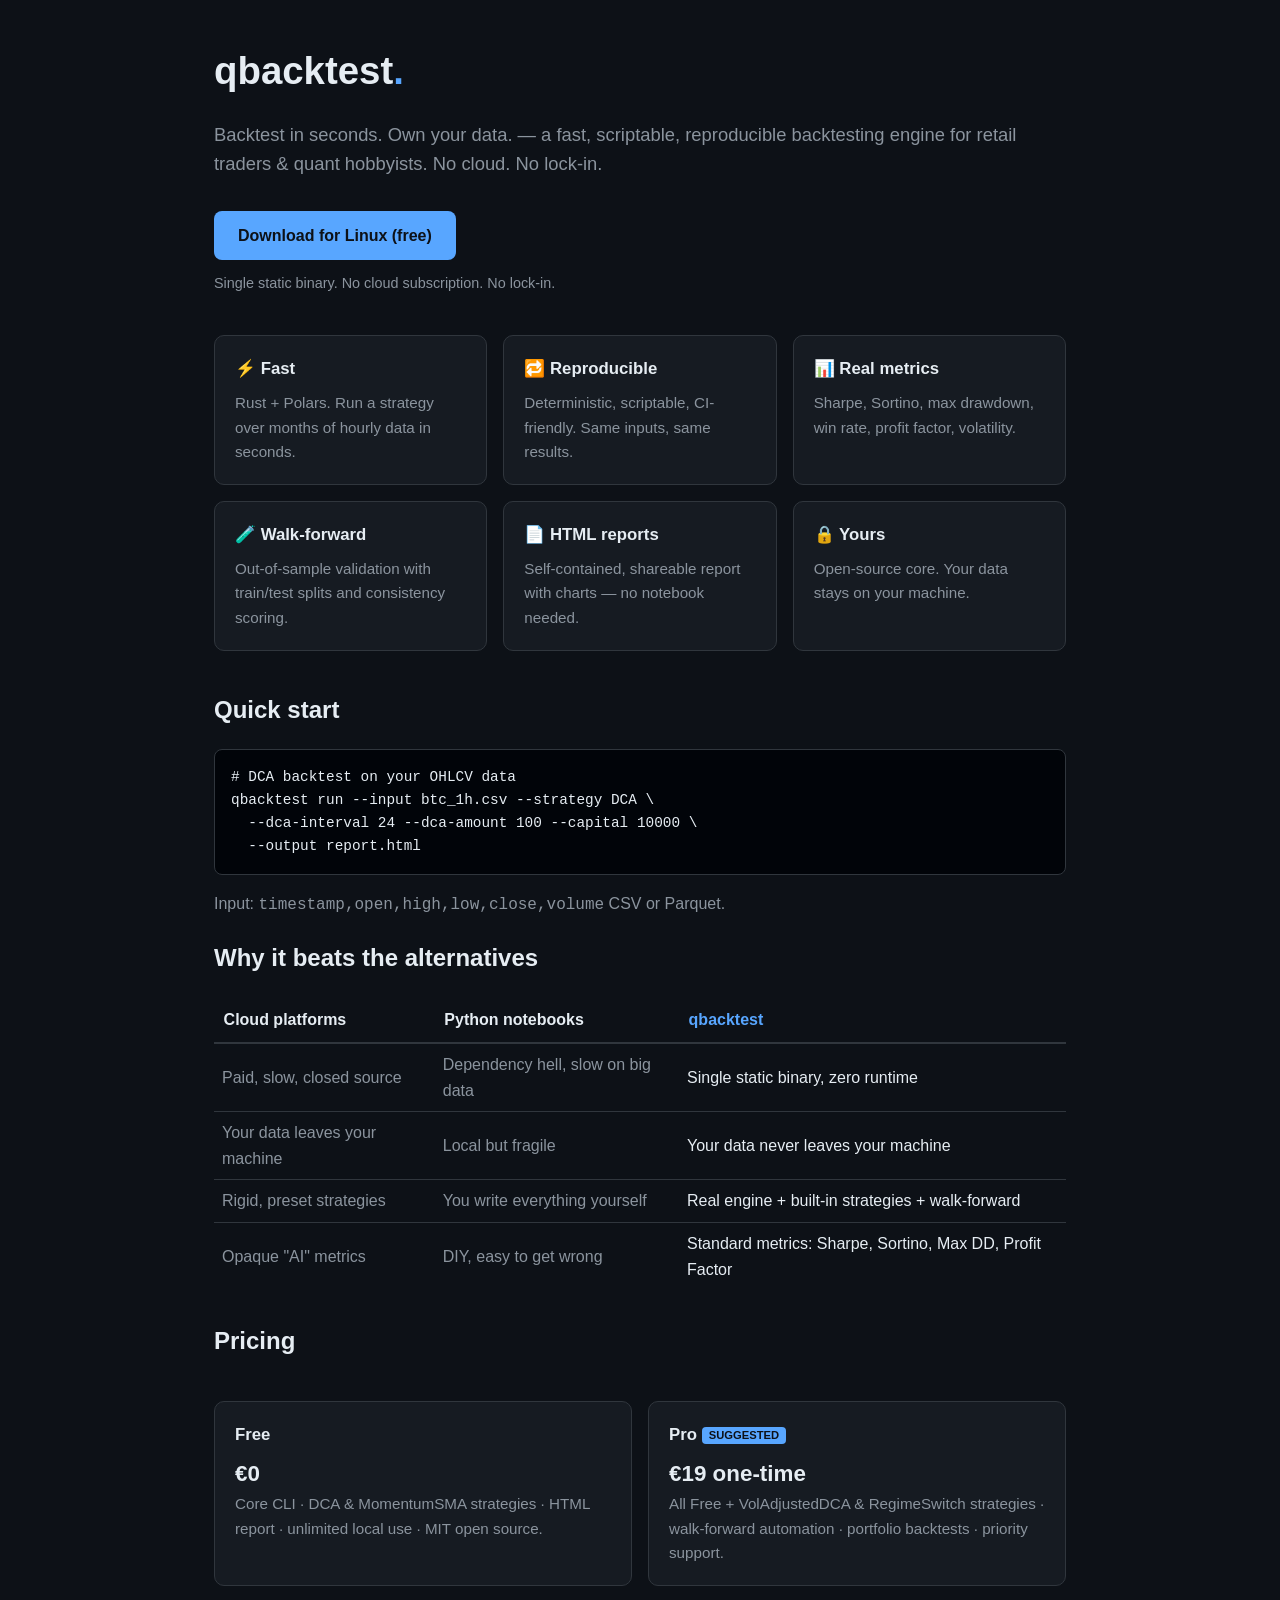
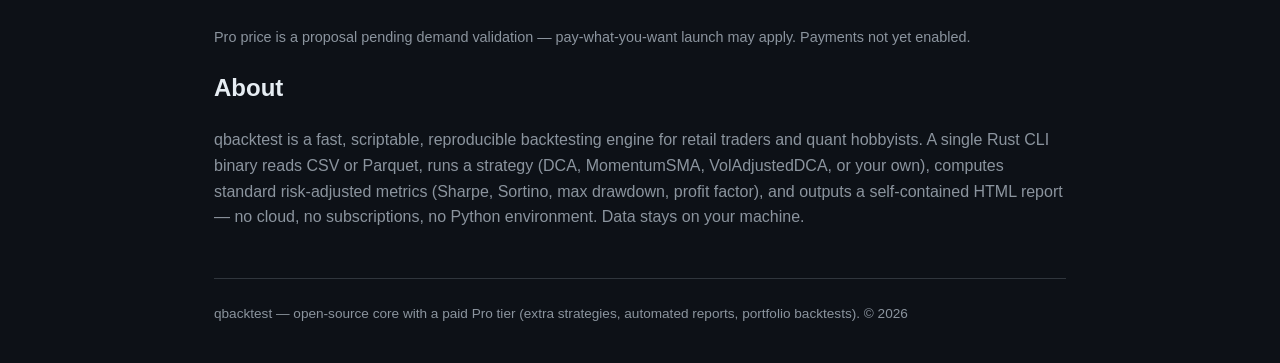
==== docs/index.html @ e39b945f "Add GitHub Pages deploy workflow for landing page - pages.yml: deploy docs/ (index.html = landing pa" ====
<!DOCTYPE html>
<html lang="en">
<head>
<meta charset="UTF-8">
<meta name="viewport" content="width=device-width, initial-scale=1.0">
<title>qbacktest — Fast, scriptable backtesting</title>
<style>
  :root { --bg:#0d1117; --fg:#e6edf3; --muted:#8b949e; --accent:#58a6ff; --card:#161b22; --border:#30363d; }
  * { box-sizing:border-box; }
  body { margin:0; background:var(--bg); color:var(--fg); font-family:-apple-system,BlinkMacSystemFont,"Segoe UI",Roboto,Helvetica,Arial,sans-serif; line-height:1.6; }
  .wrap { max-width:900px; margin:0 auto; padding:2.5rem 1.5rem; }
  h1 { font-size:2.4rem; margin:0 0 .5rem; }
  h1 span { color:var(--accent); }
  .sub { color:var(--muted); font-size:1.15rem; margin-bottom:2rem; }
  .cta { background:var(--accent); color:#0d1117; font-weight:700; padding:.75rem 1.5rem; border-radius:8px; text-decoration:none; display:inline-block; }
  .cta:hover { opacity:.9; }
  .cards { display:grid; grid-template-columns:repeat(auto-fit,minmax(220px,1fr)); gap:1rem; margin:2.5rem 0; }
  .card { background:var(--card); border:1px solid var(--border); border-radius:10px; padding:1.25rem; }
  .card h3 { margin:0 0 .5rem; font-size:1.05rem; }
  .card p { color:var(--muted); margin:0; font-size:.95rem; }
  pre { background:#010409; border:1px solid var(--border); border-radius:8px; padding:1rem; overflow-x:auto; font-size:.9rem; }
  code { font-family:ui-monospace,SFMono-Regular,Menlo,Consolas,monospace; }
  .footer { color:var(--muted); font-size:.85rem; margin-top:3rem; border-top:1px solid var(--border); padding-top:1.5rem; }
</style>
</head>
<body>
<div class="wrap">
  <h1>qbacktest<span>.</span></h1>
  <p class="sub">Backtest in seconds. Own your data. — a fast, scriptable, reproducible backtesting engine for retail traders &amp; quant hobbyists. No cloud. No lock-in.</p>

  <a class="cta" href="#">Download for Linux (free)</a>
  <p style="color:var(--muted);font-size:.9rem;margin-top:.75rem;">Single static binary. No cloud subscription. No lock-in.</p>

  <div class="cards">
    <div class="card"><h3>⚡ Fast</h3><p>Rust + Polars. Run a strategy over months of hourly data in seconds.</p></div>
    <div class="card"><h3>🔁 Reproducible</h3><p>Deterministic, scriptable, CI-friendly. Same inputs, same results.</p></div>
    <div class="card"><h3>📊 Real metrics</h3><p>Sharpe, Sortino, max drawdown, win rate, profit factor, volatility.</p></div>
    <div class="card"><h3>🧪 Walk-forward</h3><p>Out-of-sample validation with train/test splits and consistency scoring.</p></div>
    <div class="card"><h3>📄 HTML reports</h3><p>Self-contained, shareable report with charts — no notebook needed.</p></div>
    <div class="card"><h3>🔒 Yours</h3><p>Open-source core. Your data stays on your machine.</p></div>
  </div>

  <h2>Quick start</h2>
<pre><code># DCA backtest on your OHLCV data
qbacktest run --input btc_1h.csv --strategy DCA \
  --dca-interval 24 --dca-amount 100 --capital 10000 \
  --output report.html</code></pre>

  <p style="color:var(--muted);">Input: <code>timestamp,open,high,low,close,volume</code> CSV or Parquet.</p>

  <h2>Why it beats the alternatives</h2>
  <table style="width:100%;border-collapse:collapse;margin:1rem 0 2rem;">
    <thead>
      <tr style="border-bottom:2px solid var(--border);text-align:left;">
        <th style="padding:.6rem;">Cloud platforms</th>
        <th style="padding:.6rem;">Python notebooks</th>
        <th style="padding:.6rem;color:var(--accent);">qbacktest</th>
      </tr>
    </thead>
    <tbody style="color:var(--muted);">
      <tr><td style="padding:.5rem;border-bottom:1px solid var(--border);">Paid, slow, closed source</td><td style="padding:.5rem;border-bottom:1px solid var(--border);">Dependency hell, slow on big data</td><td style="padding:.5rem;border-bottom:1px solid var(--border);color:var(--fg);">Single static binary, zero runtime</td></tr>
      <tr><td style="padding:.5rem;border-bottom:1px solid var(--border);">Your data leaves your machine</td><td style="padding:.5rem;border-bottom:1px solid var(--border);">Local but fragile</td><td style="padding:.5rem;border-bottom:1px solid var(--border);color:var(--fg);">Your data never leaves your machine</td></tr>
      <tr><td style="padding:.5rem;border-bottom:1px solid var(--border);">Rigid, preset strategies</td><td style="padding:.5rem;border-bottom:1px solid var(--border);">You write everything yourself</td><td style="padding:.5rem;border-bottom:1px solid var(--border);color:var(--fg);">Real engine + built-in strategies + walk-forward</td></tr>
      <tr><td style="padding:.5rem;">Opaque "AI" metrics</td><td style="padding:.5rem;">DIY, easy to get wrong</td><td style="padding:.5rem;color:var(--fg);">Standard metrics: Sharpe, Sortino, Max DD, Profit Factor</td></tr>
    </tbody>
  </table>

  <h2>Pricing</h2>
  <div class="cards">
    <div class="card">
      <h3>Free</h3>
      <p style="font-size:1.4rem;font-weight:700;color:var(--fg);">€0</p>
      <p>Core CLI · DCA &amp; MomentumSMA strategies · HTML report · unlimited local use · MIT open source.</p>
    </div>
    <div class="card">
      <h3>Pro <span style="background:var(--accent);color:#0d1117;font-size:.7rem;padding:.15rem .45rem;border-radius:4px;">SUGGESTED</span></h3>
      <p style="font-size:1.4rem;font-weight:700;color:var(--fg);">€19 one-time</p>
      <p>All Free + VolAdjustedDCA &amp; RegimeSwitch strategies · walk-forward automation · portfolio backtests · priority support.</p>
    </div>
  </div>
  <p style="color:var(--muted);font-size:.9rem;">Pro price is a proposal pending demand validation — pay-what-you-want launch may apply. Payments not yet enabled.</p>

  <h2>About</h2>
  <p style="color:var(--muted);">qbacktest is a fast, scriptable, reproducible backtesting engine for retail traders and quant hobbyists. A single Rust CLI binary reads CSV or Parquet, runs a strategy (DCA, MomentumSMA, VolAdjustedDCA, or your own), computes standard risk-adjusted metrics (Sharpe, Sortino, max drawdown, profit factor), and outputs a self-contained HTML report — no cloud, no subscriptions, no Python environment. Data stays on your machine.</p>

  <div class="footer">
    qbacktest — open-source core with a paid Pro tier (extra strategies, automated reports, portfolio backtests). © 2026
  </div>
</div>
</body>
</html>
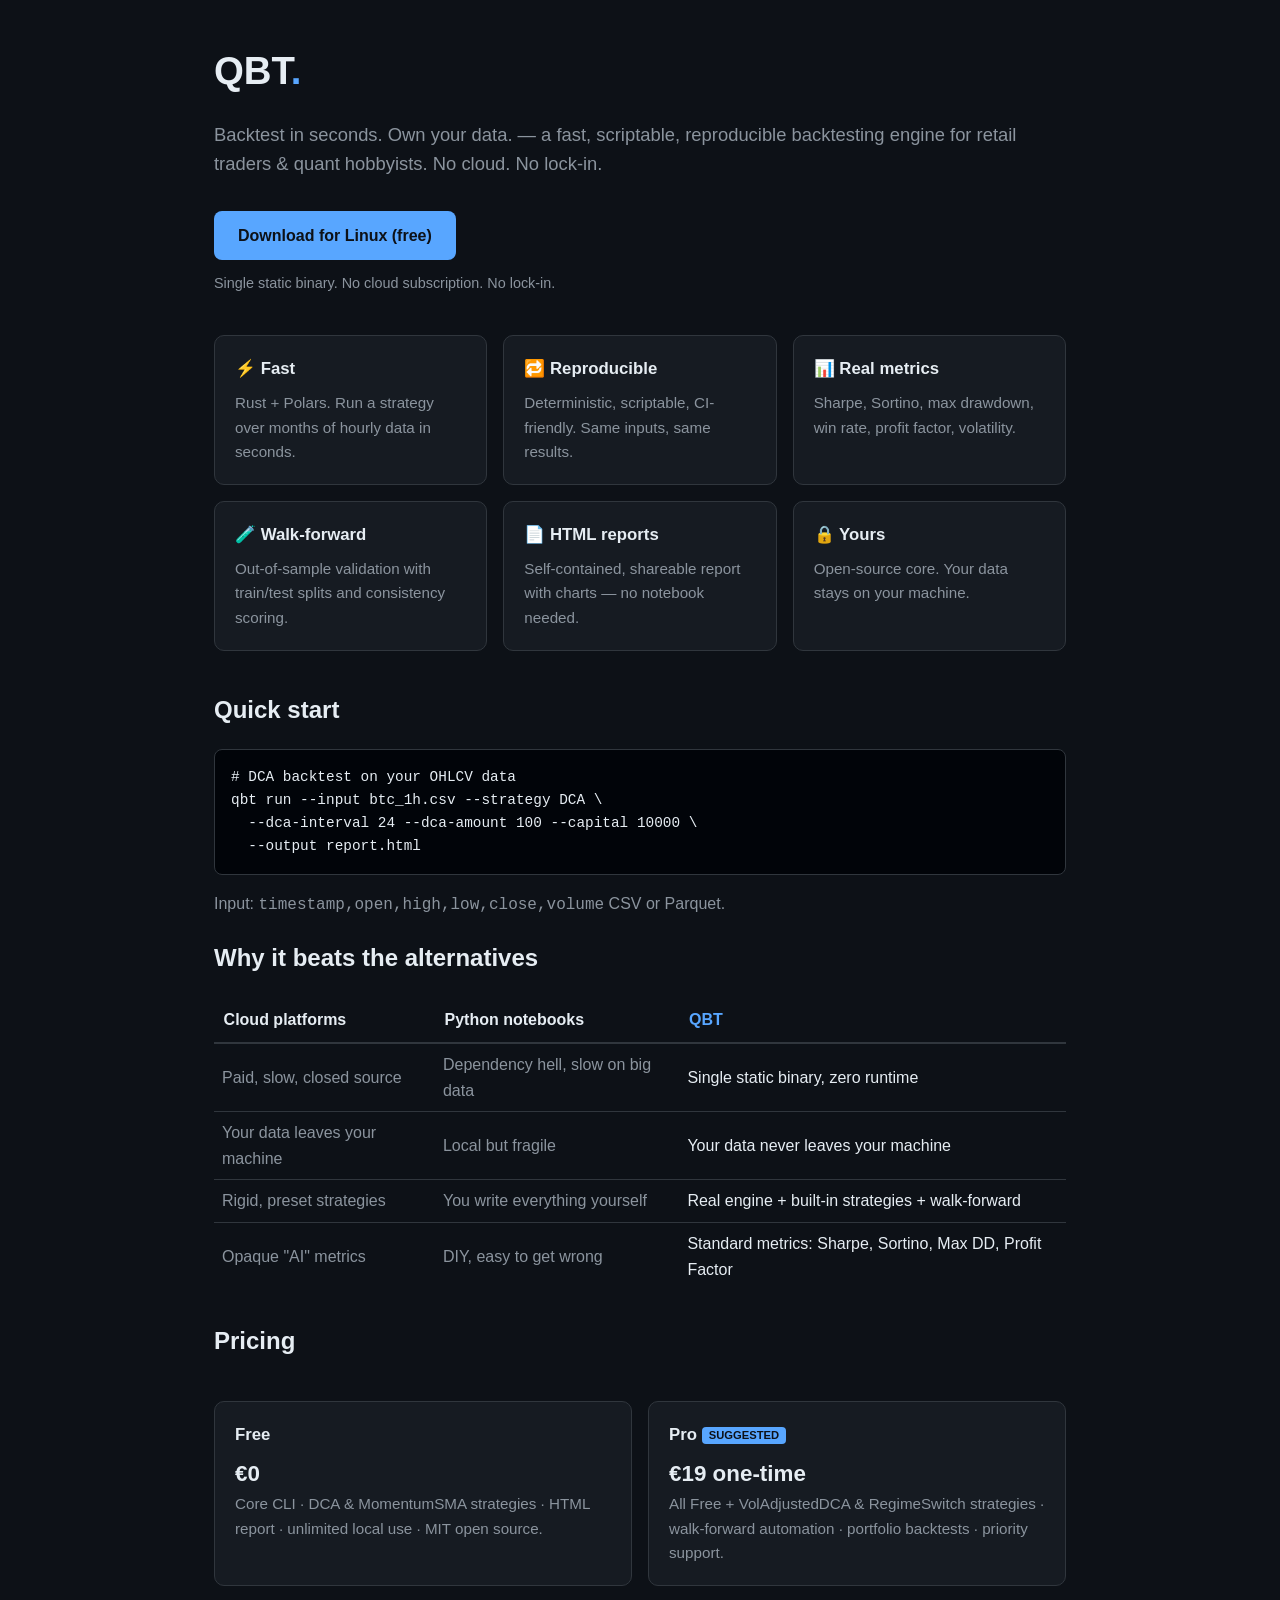
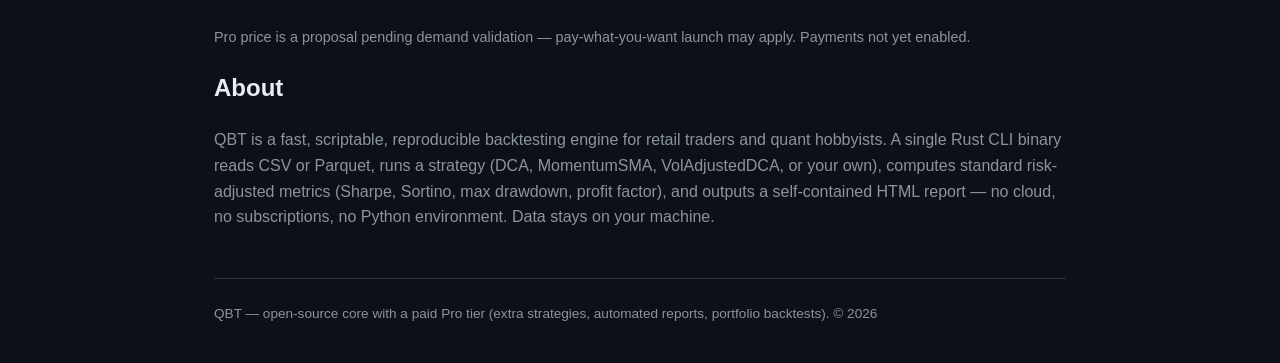
==== commit e2f138cd: "Rename the engine to QBT and design the strategy testing platform" ====
--- a/docs/index.html
+++ b/docs/index.html
@@ -3,7 +3,7 @@
 <head>
 <meta charset="UTF-8">
 <meta name="viewport" content="width=device-width, initial-scale=1.0">
-<title>qbacktest — Fast, scriptable backtesting</title>
+<title>QBT — Fast, scriptable backtesting</title>
 <style>
   :root { --bg:#0d1117; --fg:#e6edf3; --muted:#8b949e; --accent:#58a6ff; --card:#161b22; --border:#30363d; }
   * { box-sizing:border-box; }
@@ -25,7 +25,7 @@
 </head>
 <body>
 <div class="wrap">
-  <h1>qbacktest<span>.</span></h1>
+  <h1>QBT<span>.</span></h1>
   <p class="sub">Backtest in seconds. Own your data. — a fast, scriptable, reproducible backtesting engine for retail traders &amp; quant hobbyists. No cloud. No lock-in.</p>
 
   <a class="cta" href="#">Download for Linux (free)</a>
@@ -42,7 +42,7 @@
 
   <h2>Quick start</h2>
 <pre><code># DCA backtest on your OHLCV data
-qbacktest run --input btc_1h.csv --strategy DCA \
+qbt run --input btc_1h.csv --strategy DCA \
   --dca-interval 24 --dca-amount 100 --capital 10000 \
   --output report.html</code></pre>
 
@@ -54,7 +54,7 @@
       <tr style="border-bottom:2px solid var(--border);text-align:left;">
         <th style="padding:.6rem;">Cloud platforms</th>
         <th style="padding:.6rem;">Python notebooks</th>
-        <th style="padding:.6rem;color:var(--accent);">qbacktest</th>
+        <th style="padding:.6rem;color:var(--accent);">QBT</th>
       </tr>
     </thead>
     <tbody style="color:var(--muted);">
@@ -81,10 +81,10 @@
   <p style="color:var(--muted);font-size:.9rem;">Pro price is a proposal pending demand validation — pay-what-you-want launch may apply. Payments not yet enabled.</p>
 
   <h2>About</h2>
-  <p style="color:var(--muted);">qbacktest is a fast, scriptable, reproducible backtesting engine for retail traders and quant hobbyists. A single Rust CLI binary reads CSV or Parquet, runs a strategy (DCA, MomentumSMA, VolAdjustedDCA, or your own), computes standard risk-adjusted metrics (Sharpe, Sortino, max drawdown, profit factor), and outputs a self-contained HTML report — no cloud, no subscriptions, no Python environment. Data stays on your machine.</p>
+  <p style="color:var(--muted);">QBT is a fast, scriptable, reproducible backtesting engine for retail traders and quant hobbyists. A single Rust CLI binary reads CSV or Parquet, runs a strategy (DCA, MomentumSMA, VolAdjustedDCA, or your own), computes standard risk-adjusted metrics (Sharpe, Sortino, max drawdown, profit factor), and outputs a self-contained HTML report — no cloud, no subscriptions, no Python environment. Data stays on your machine.</p>
 
   <div class="footer">
-    qbacktest — open-source core with a paid Pro tier (extra strategies, automated reports, portfolio backtests). © 2026
+    QBT — open-source core with a paid Pro tier (extra strategies, automated reports, portfolio backtests). © 2026
   </div>
 </div>
 </body>
